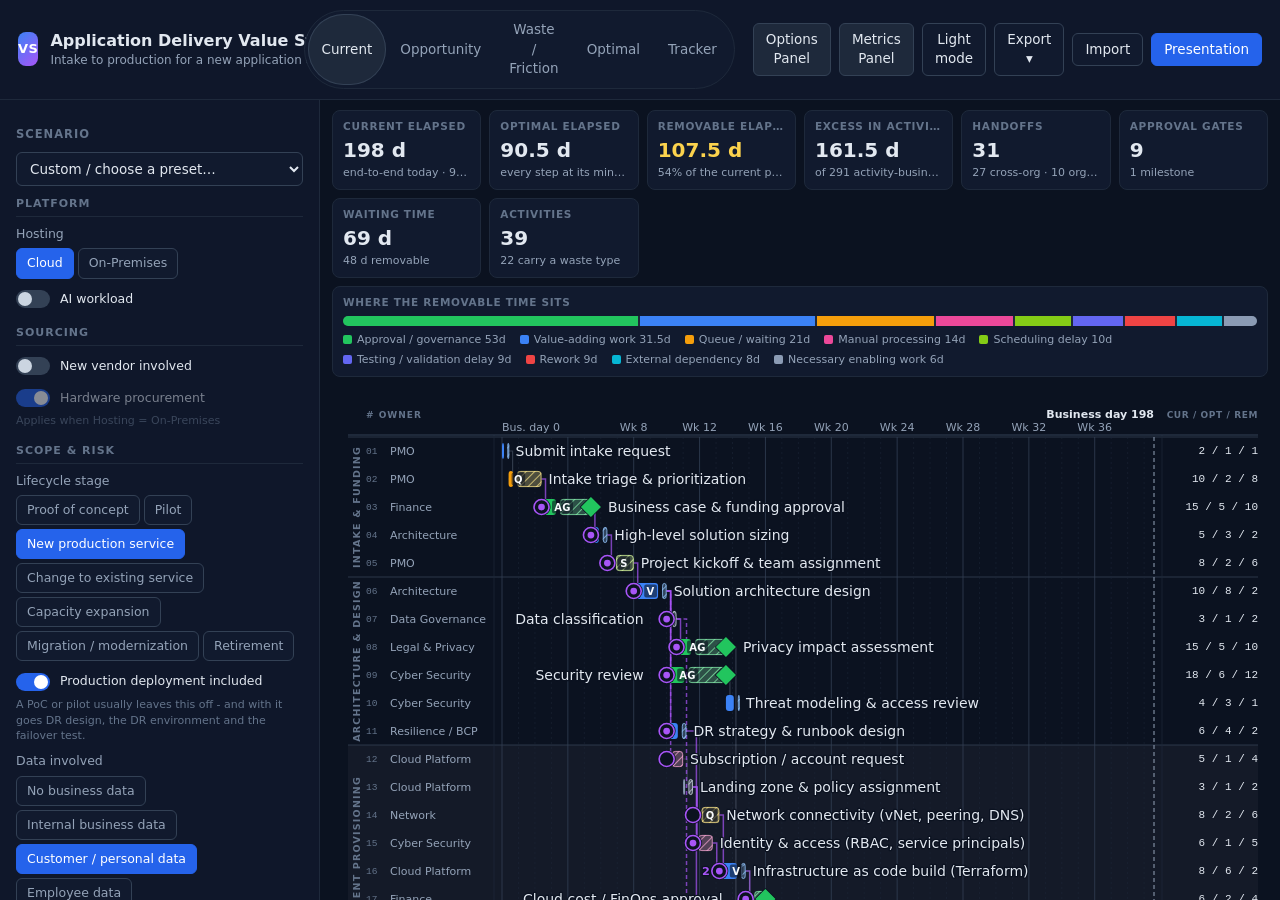
==== index.html @ 130fe30a "Sidebar: derived chips with provenance and override-with-reason Co-Authored-By: Claude Fable 5 <nore" ====
<!DOCTYPE html>
<html lang="en">
<head>
<meta charset="utf-8">
<meta name="viewport" content="width=device-width, initial-scale=1">
<title>Flowline - Value Stream Timeline</title>
<link rel="stylesheet" href="css/app.css">
</head>
<body>

<header class="topbar">
  <div class="brand">
    <span class="logo">VS</span>
    <div>
      <h1 id="title">Value Stream</h1>
      <div id="subtitle" class="subtitle"></div>
    </div>
  </div>

  <nav class="views" aria-label="View">
    <button type="button" data-view="current" class="on" title="Stacked bars: necessary time + removable time on today's schedule">Current</button>
    <button type="button" data-view="opportunity" title="Necessary time greyed out; removable time stands out">Opportunity</button>
    <button type="button" data-view="waste" title="Value work de-emphasized; handoffs, gates, queues and rework emphasized">Waste / Friction</button>
    <button type="button" data-view="optimal" title="The schedule if every activity ran at its optimal duration">Optimal</button>
    <button type="button" data-view="tracker" title="Project status at a glance: % complete, stage-by-stage progress, what's moving, what's blocked, what's left">Tracker</button>
  </nav>

  <div class="actions">
    <button type="button" id="btn-sidebar" class="ghost" title="Show or hide the options panel on the left">Options Panel</button>
    <button type="button" id="btn-metrics" class="ghost" title="Show or hide the metrics strip across the top">Metrics Panel</button>
    <button type="button" id="btn-theme" class="ghost" title="Switch between dark and light mode (applies to exports too)">Light mode</button>
    <div class="menu">
      <button type="button" class="ghost" id="btn-export-menu" aria-haspopup="true" aria-expanded="false">Export ▾</button>
      <div class="menu-list">
        <button type="button" data-export="png">PNG · 1920×1080</button>
        <button type="button" data-export="png2x">PNG · 3840×2160</button>
        <button type="button" data-export="svg">SVG</button>
        <button type="button" data-export="copy">Copy to clipboard (PNG)</button>
        <hr>
        <button type="button" data-export="xlsx">Excel workbook (.xlsx, Task List format)</button>
        <button type="button" data-export="csv">CSV (Task List, columns A–Y)</button>
        <hr>
        <button type="button" data-export="simple" title="The editable format: change it in Excel, then Import it straight back">Editable workbook (.xlsx, Activities format)</button>
        <button type="button" data-export="simplecsv" title="The editable format as CSV">Editable CSV (Activities format)</button>
        <button type="button" data-export="template" title="Three example rows showing every column — the fastest way to start a new value stream">Starter template (.xlsx)</button>
        <hr>
        <button type="button" data-export="json">JSON bundle (process, taxonomy, scenario)</button>
        <button type="button" data-export="datajs">Download data/process.data.js</button>
      </div>
    </div>
    <label class="ghost btn-file" title="Import an Excel workbook (.xlsx), a CSV, or a .json file. Worksheets are matched by name; any sheet the app does not recognise is left alone. You can also drop the file on the page.">
      Import <input type="file" id="file-json" accept=".xlsx,.csv,.json,application/json,text/csv,application/vnd.openxmlformats-officedocument.spreadsheetml.sheet">
    </label>
    <button type="button" id="btn-present" class="primary">Presentation</button>
  </div>
</header>

<div class="main">
  <aside id="sidebar">
    <section>
      <h3>Scenario</h3>
      <select id="preset" class="select"></select>
      <div id="scenario-controls"></div>
      <div id="derived-chips" hidden></div>
    </section>

    <section>
      <h3>Process</h3>
      <button type="button" id="btn-designer" class="ghost small" title="Add, rename and reorder stages and phases, and change the row order — in the app, validated before anything is applied">Open process designer</button>
      <div class="hint">Stages, phases and row order, edited in place. Durations and dependencies are edited by clicking a row.</div>
    </section>

    <section>
      <h3>Waste categories <small>click to isolate</small></h3>
      <div id="waste-chips" class="chips"></div>
    </section>

    <section>
      <h3>Filters</h3>
      <input id="search" type="search" class="input" placeholder="Search activities, teams, descriptions…">
      <details>
        <summary>Responsible team</summary>
        <div id="owner-filter" class="checklist"></div>
      </details>
      <label class="check"><input type="checkbox" id="opt-hideNonMatching"><span>Hide non-matching rows (instead of dimming)</span></label>
      <button type="button" id="btn-clear-filters" class="ghost small">Clear filters</button>
    </section>

    <section>
      <h3>Display</h3>
      <label class="field"><span>Dependency lines</span>
        <select id="opt-links" class="select">
          <option value="all">All (handoffs highlighted)</option>
          <option value="handoffs">Handoffs only</option>
          <option value="none">None</option>
        </select>
      </label>
      <label class="field"><span>Row density</span>
        <select id="opt-density" class="select">
          <option value="comfortable">Comfortable</option>
          <option value="normal">Normal</option>
          <option value="compact">Compact</option>
        </select>
      </label>
      <label class="field"><span>Timeline zoom <b id="zoom-val">1.0x</b></span>
        <input type="range" id="opt-zoom" min="1" max="4" step="0.1" value="1">
      </label>
      <label class="check"><input type="checkbox" id="opt-phases"><span>Show phase bands</span></label>
      <label class="check" title="Show the team and the current / optimal / removable numbers beside every row while you work"><input type="checkbox" id="opt-columns"><span>Owner and duration columns</span></label>
      <label class="check"><input type="checkbox" id="opt-critical"><span>Underline the critical path</span></label>
      <label class="check"><input type="checkbox" id="opt-presentMetrics"><span>Metrics strip in presentation / export</span></label>
      <label class="check" title="Off keeps the slide clean; on carries the owner and duration columns onto the exported slide too"><input type="checkbox" id="opt-presentColumns"><span>Owner / duration columns on slides</span></label>
    </section>

    <section>
      <h3>Data source</h3>
      <div id="data-source" class="hint"></div>
      <div class="btn-row">
        <button type="button" id="btn-link-folder" class="ghost small" title="Pick the app folder (or its data folder). The app can then re-read the files after you edit them, and write your in-app edits back.">Link data folder</button>
        <button type="button" id="btn-reload-folder" class="ghost small" hidden title="Re-read the data files from the linked folder">Reload</button>
        <button type="button" id="btn-save-folder" class="ghost small" hidden title="Write the current data back to the linked folder">Save</button>
        <button type="button" id="btn-unlink-folder" class="ghost small" hidden>Unlink</button>
      </div>
      <button type="button" id="btn-reset-data" class="ghost small" hidden>Discard loaded data</button>
      <button type="button" id="btn-reset-state" class="ghost small">Reset scenario &amp; settings</button>
      <div id="warnings" class="warnings" hidden></div>
    </section>
  </aside>

  <div class="content">
    <div id="metrics" class="metrics"></div>
    <div id="chart-wrap"><div id="chart"></div></div>
  </div>

  <aside id="details" class="details" hidden></aside>
</div>

<div id="tooltip" class="tooltip" hidden></div>
<div id="toast" class="toast" hidden></div>

<div id="present" hidden>
  <div class="present-toolbar">
    <button type="button" id="btn-exit-present" class="ghost">← Exit</button>
    <button type="button" id="btn-theme-present" class="ghost">Light mode</button>
    <span id="present-rows" class="hint"></span>
    <span class="spacer"></span>
    <button type="button" data-export="png" class="ghost">PNG</button>
    <button type="button" data-export="png2x" class="ghost">PNG 2×</button>
    <button type="button" data-export="svg" class="ghost">SVG</button>
    <button type="button" data-export="copy" class="primary">Copy</button>
  </div>
  <div id="present-stage"></div>
</div>

<!-- data (plain JSON inside a one-line wrapper so the app works from file://) -->
<script src="js/registry.js"></script>
<script src="js/units.js"></script>
<script src="js/schema.js"></script>
<script src="data/taxonomy.data.js"></script>
<script src="data/scenario.data.js"></script>
<script src="data/process.data.js"></script>
<!-- engine -->
<script src="js/validate.js"></script>
<script src="js/rules.js"></script>
<script src="js/expr.js"></script>
<script src="js/derive.js"></script>
<script src="js/schedule.js"></script>
<script src="js/progress.js"></script>
<script src="js/layout.js"></script>
<script src="js/render.js"></script>
<script src="js/progress-render.js"></script>
<script src="js/export.js"></script>
<script src="js/table.js"></script>
<script src="js/import.js"></script>
<script src="js/analyze.js"></script>
<script src="js/export-workbook.js"></script>
<script src="js/embed.js"></script>
<script src="js/files.js"></script>
<script src="js/designer.js"></script>
<script src="js/app.js"></script>
</body>
</html>
---- css/app.css ----
/* ============================================================================
   Application chrome (dark, minimal). The SVG timeline styles itself.
   ========================================================================== */
:root {
  --bg: #0B1220; --panel: #0F172A; --panel-2: #111A2E; --line: #1E293B; --line-2: #334155; --hover: #1E293B;
  --text: #E2E8F0; --text-2: #94A3B8; --muted: #64748B; --accent: #60A5FA; --accent-2: #FCD34D;
  --stage: #05080F; --shadow: rgba(0,0,0,0.5); --knob: #CBD5E1;
  --radius: 8px; --sidebar-w: 320px; --details-w: 380px;
  --font: "Segoe UI", system-ui, -apple-system, Roboto, "Helvetica Neue", Arial, sans-serif;
  color-scheme: dark;
}
:root[data-theme="light"] {
  --bg: #F8FAFC; --panel: #FFFFFF; --panel-2: #F1F5F9; --line: #E2E8F0; --line-2: #CBD5E1; --hover: #E2E8F0;
  --text: #0F172A; --text-2: #475569; --muted: #64748B; --accent: #2563EB; --accent-2: #B45309;
  --stage: #E2E8F0; --shadow: rgba(15,23,42,0.18); --knob: #FFFFFF;
  color-scheme: light;
}
* { box-sizing: border-box; }
html, body { height: 100%; margin: 0; }
body { background: var(--bg); color: var(--text); font: 13.5px/1.45 var(--font); display: flex; flex-direction: column; overflow: hidden; }
h1, h2, h3 { margin: 0; font-weight: 600; }
button, select, input { font: inherit; color: inherit; }
button { cursor: pointer; }
small { color: var(--muted); font-weight: 400; }
hr { border: 0; border-top: 1px solid var(--line); margin: 4px 0; }

/* ---- top bar ---- */
.topbar { display: flex; align-items: center; gap: 18px; padding: 10px 18px; border-bottom: 1px solid var(--line); background: var(--panel); flex: 0 0 auto; }
.brand { display: flex; align-items: center; gap: 12px; min-width: 0; flex: 1 1 auto; }
.logo { display: inline-grid; place-items: center; width: 34px; height: 34px; border-radius: 8px; background: linear-gradient(135deg, #3B82F6, #A855F7); font-weight: 700; font-size: 13px; color: #fff; letter-spacing: 0.5px; }
.brand h1 { font-size: 16px; white-space: nowrap; overflow: hidden; text-overflow: ellipsis; }
.subtitle { color: var(--text-2); font-size: 12px; white-space: nowrap; overflow: hidden; text-overflow: ellipsis; }
.views { display: flex; background: var(--panel-2); border: 1px solid var(--line); border-radius: 999px; padding: 3px; }
.views button { border: 0; background: transparent; color: var(--text-2); padding: 6px 14px; border-radius: 999px; font-weight: 500; }
.views button.on { background: var(--hover); color: var(--text); box-shadow: inset 0 0 0 1px var(--line-2); }
.actions { display: flex; align-items: center; gap: 8px; }
.ghost, .primary, .btn-file { border: 1px solid var(--line-2); background: var(--panel-2); color: var(--text); padding: 6px 12px; border-radius: 6px; font-weight: 500; }
.ghost:hover, .btn-file:hover { background: var(--hover); }
.ghost.small { padding: 4px 10px; font-size: 12px; }
.primary { background: #2563EB; border-color: #2563EB; color: #fff; }
.primary:hover { background: #1D4ED8; }
.btn-file { cursor: pointer; }
.btn-file input { display: none; }
/* Click to open, not hover. The hover version had a 6px dead gap between the
   button and the list, so the menu closed if the pointer drifted a hair while
   travelling down to an item. Now it opens on click and stays open until you
   pick something or click away. */
.menu { position: relative; }
.menu-list { display: none; position: absolute; right: 0; top: 100%; margin-top: 4px; background: var(--panel-2); border: 1px solid var(--line-2); border-radius: var(--radius); padding: 6px; min-width: 250px; z-index: 30; box-shadow: 0 12px 32px var(--shadow); }
.menu.open .menu-list { display: block; }
.menu.open > button.ghost { background: var(--hover); border-color: var(--line-2); }
.menu-list button { display: block; width: 100%; text-align: left; border: 0; background: transparent; padding: 8px 10px; border-radius: 6px; }
.menu-list button:hover { background: var(--hover); }

/* ---- main layout ---- */
.main { display: flex; flex: 1 1 auto; min-height: 0; position: relative; }
#sidebar { width: var(--sidebar-w); flex: 0 0 auto; border-right: 1px solid var(--line); background: var(--panel); overflow-y: auto; padding: 14px 16px 30px; transition: margin-left 0.2s ease; }
body.sidebar-hidden #sidebar { margin-left: calc(-1 * var(--sidebar-w)); }
#sidebar section { padding: 12px 0 14px; border-bottom: 1px solid var(--line); }
#sidebar section:last-child { border-bottom: 0; }
#sidebar h3 { font-size: 11.5px; text-transform: uppercase; letter-spacing: 1px; color: var(--muted); margin-bottom: 10px; display: flex; justify-content: space-between; align-items: baseline; }
.content { flex: 1 1 auto; min-width: 0; display: flex; flex-direction: column; }
#chart-wrap { flex: 1 1 auto; overflow: auto; padding: 8px 8px 24px; }
#chart svg { display: block; }
.vsm-row { cursor: pointer; }
.vsm-row.selected text { fill: var(--accent); }
.vsm-row.selected .vsm-hit { fill: rgba(96,165,250,0.08); }

/* ---- metrics ---- */
.metrics { display: grid; grid-template-columns: repeat(auto-fit, minmax(128px, 1fr)); gap: 8px; padding: 10px 12px 4px; }
.tile { background: var(--panel-2); border: 1px solid var(--line); border-radius: var(--radius); padding: 8px 10px; min-width: 0; }
.tile-label { font-size: 10.5px; text-transform: uppercase; letter-spacing: 0.7px; color: var(--muted); font-weight: 600; white-space: nowrap; overflow: hidden; text-overflow: ellipsis; }
.tile-value { font-size: 20px; font-weight: 600; margin: 2px 0 0; }
.tile.accent .tile-value { color: var(--accent-2); }
.tile-sub { font-size: 11px; color: var(--text-2); white-space: nowrap; overflow: hidden; text-overflow: ellipsis; }
.breakdown-wrap { grid-column: 1 / -1; background: var(--panel-2); border: 1px solid var(--line); border-radius: var(--radius); padding: 8px 10px; }
.breakdown { display: flex; height: 10px; border-radius: 5px; overflow: hidden; margin: 6px 0; background: var(--line); gap: 2px; }
.breakdown .seg { height: 100%; }
.breakdown-legend { display: flex; flex-wrap: wrap; gap: 4px 14px; font-size: 11px; color: var(--text-2); }
.breakdown-legend i { display: inline-block; width: 9px; height: 9px; border-radius: 2px; margin-right: 5px; vertical-align: -1px; }

/* ---- controls ---- */
.select, .input { width: 100%; background: var(--panel-2); border: 1px solid var(--line-2); border-radius: 6px; padding: 7px 9px; margin-bottom: 8px; }
.control { margin: 8px 0; }
.control.disabled { opacity: 0.5; }
.control .lbl { font-size: 12.5px; color: var(--text-2); margin-bottom: 5px; }
.hint { font-size: 11px; color: var(--muted); margin-top: 3px; }
.switch { display: flex; align-items: center; gap: 10px; cursor: pointer; padding: 3px 0; }
.switch input { display: none; }
.switch .track { width: 34px; height: 18px; border-radius: 999px; background: var(--line-2); position: relative; flex: 0 0 auto; transition: background 0.15s; }
.switch .track::after { content: ""; position: absolute; top: 2px; left: 2px; width: 14px; height: 14px; border-radius: 50%; background: var(--knob); transition: left 0.15s; }
.switch input:checked + .track { background: #2563EB; }
.switch input:checked + .track::after { left: 18px; background: #fff; }
.switch .lbl { margin: 0; color: var(--text); }
.segmented, .multi { display: flex; flex-wrap: wrap; gap: 4px; }
.segmented button, .multi button { border: 1px solid var(--line-2); background: var(--panel-2); color: var(--text-2); padding: 5px 10px; border-radius: 6px; font-size: 12.5px; }
.segmented button.on, .multi button.on { background: #2563EB; border-color: #2563EB; color: #fff; }
.field { display: block; margin: 8px 0; }
.field > span { display: flex; justify-content: space-between; font-size: 12.5px; color: var(--text-2); margin-bottom: 4px; }
.field input[type=range] { width: 100%; }
.check { display: flex; align-items: center; gap: 8px; padding: 4px 0; font-size: 12.5px; cursor: pointer; }
.check em { margin-left: auto; color: var(--muted); font-style: normal; font-size: 11px; }
.checklist { max-height: 220px; overflow: auto; padding: 4px 0 6px; }
details summary { cursor: pointer; color: var(--text-2); font-size: 12.5px; padding: 4px 0; }
.chips { display: flex; flex-direction: column; gap: 4px; }
.chip { display: flex; align-items: center; gap: 8px; border: 1px solid var(--line); background: transparent; color: var(--text-2); padding: 5px 8px; border-radius: 6px; text-align: left; font-size: 12.5px; }
.chip:hover { background: var(--panel-2); }
.chip.on { border-color: var(--accent); color: var(--text); background: rgba(96,165,250,0.08); }
.chip i { width: 10px; height: 10px; border-radius: 2px; flex: 0 0 auto; }
.chip b { font-size: 10.5px; width: 24px; color: var(--text); }
.chip span { flex: 1 1 auto; white-space: nowrap; overflow: hidden; text-overflow: ellipsis; }
.chip em { font-style: normal; color: var(--muted); font-size: 11px; white-space: nowrap; }
.warnings { margin-top: 8px; font-size: 11.5px; color: var(--text-2); background: rgba(245,158,11,0.08); border: 1px solid rgba(245,158,11,0.35); border-radius: 6px; padding: 8px; max-height: 260px; overflow: auto; }
.warnings.has-errors { color: #FCA5A5; background: rgba(239,68,68,0.08); border-color: rgba(239,68,68,0.35); }
:root[data-theme="light"] .warnings.has-errors { color: #B91C1C; }
.warnings > div { margin-bottom: 4px; }
.warnings .bad { color: #FCA5A5; }
:root[data-theme="light"] .warnings .bad { color: #B91C1C; }
.warnings .warn-head { font-weight: 600; color: var(--text); margin-bottom: 6px; }
.warnings .warn-foot { margin-top: 6px; padding-top: 6px; border-top: 1px solid var(--line-2); color: var(--muted); }
.btn-row { display: flex; flex-wrap: wrap; gap: 6px; margin: 8px 0 4px; }
.btn-row .ghost { margin: 0; }
.present-toolbar .hint.warn { color: #FBBF24; }
.meta .ghost { margin-top: 8px; margin-right: 6px; }

/* ---- details ---- */
.details { width: var(--details-w); flex: 0 0 auto; border-left: 1px solid var(--line); background: var(--panel); overflow-y: auto; padding: 14px 16px 30px; }
.details-head { display: flex; align-items: center; gap: 10px; margin-bottom: 10px; }
.details-head h2 { font-size: 15px; flex: 1 1 auto; }
.details .icon { border: 0; background: transparent; color: var(--text-2); font-size: 20px; line-height: 1; padding: 2px 6px; }
.details dl { margin: 0; display: grid; grid-template-columns: 110px 1fr; gap: 6px 10px; font-size: 12.5px; }
.details dt { color: var(--muted); }
.details dd { margin: 0; }
.details .json { margin-top: 14px; font-size: 11px; background: var(--panel-2); border: 1px solid var(--line); border-radius: 6px; padding: 10px; overflow: auto; color: var(--text-2); white-space: pre-wrap; }

/* ---- inline edit form ---- */
.edit-form { margin-top: 16px; padding-top: 12px; border-top: 1px solid var(--line); }
.edit-form h3 { font-size: 11.5px; text-transform: uppercase; letter-spacing: 1px; color: var(--muted); margin-bottom: 8px; }
.edit-field { display: block; margin-bottom: 6px; min-width: 0; }
.edit-field > span { display: block; font-size: 11.5px; color: var(--text-2); margin-bottom: 3px; }
.edit-field .input, .edit-field .select { margin-bottom: 0; }
.edit-row { display: grid; grid-template-columns: 1fr 1fr; gap: 8px; }
.edit-actions { display: flex; align-items: center; gap: 10px; margin-top: 8px; }
.edit-actions .hint { margin: 0; }
textarea.input { resize: vertical; font: inherit; }

/* ---- tooltip & toast ---- */
.tooltip { position: fixed; z-index: 50; pointer-events: none; background: var(--panel); border: 1px solid var(--line-2); border-radius: 8px; padding: 10px 12px; max-width: 360px; font-size: 12px; box-shadow: 0 10px 30px var(--shadow); }
.tt-title { font-weight: 600; font-size: 13px; margin-bottom: 4px; display: flex; align-items: center; gap: 8px; }
.tt-code { display: inline-grid; place-items: center; min-width: 22px; height: 18px; padding: 0 5px; border-radius: 4px; font-size: 10px; font-weight: 700; color: #fff; }
.tt-desc { color: var(--text-2); margin-bottom: 6px; }
.tooltip table { border-collapse: collapse; }
.tooltip th { text-align: left; color: var(--muted); font-weight: 500; padding: 1px 10px 1px 0; vertical-align: top; }
.tooltip td { padding: 1px 0; }
.tt-hint { color: var(--muted); font-size: 11px; margin-top: 6px; }
.toast { position: fixed; bottom: 22px; left: 50%; transform: translateX(-50%); z-index: 60; background: var(--panel-2); border: 1px solid var(--line-2); border-radius: 8px; padding: 10px 16px; box-shadow: 0 10px 30px var(--shadow); }
.toast.error { border-color: #EF4444; color: #FCA5A5; }

/* ---- presentation mode ---- */
#present { position: fixed; inset: 0; z-index: 40; background: var(--stage); display: flex; flex-direction: column; }
#present[hidden], .tooltip[hidden], .toast[hidden], .details[hidden] { display: none; }
.present-toolbar { display: flex; align-items: center; gap: 8px; padding: 8px 14px; border-bottom: 1px solid var(--line); background: var(--panel); }
.present-toolbar .spacer { flex: 1 1 auto; }
#present-stage { flex: 1 1 auto; display: grid; place-items: center; padding: 16px; min-height: 0; }
#present-stage svg { width: 100%; height: 100%; max-height: 100%; aspect-ratio: 16 / 9; object-fit: contain; border-radius: 4px; box-shadow: 0 20px 60px var(--shadow); }
body.presenting .topbar, body.presenting .main { visibility: hidden; }

@media (max-width: 900px) {
  .topbar { flex-wrap: wrap; gap: 10px; padding: 10px 16px; }
  .brand { flex-basis: 100%; }
  .views { order: 3; }
  #sidebar { position: absolute; z-index: 20; left: 0; top: 0; bottom: 0; width: min(var(--sidebar-w), calc(100% - 40px)); box-shadow: 12px 0 40px var(--shadow); }
  body.sidebar-hidden #sidebar { margin-left: calc(-1 * var(--sidebar-w) - 60px); }
  .details { position: absolute; z-index: 21; right: 0; top: 0; bottom: 0; width: min(var(--details-w), 100%); }
  .metrics { padding: 8px 8px 2px; }
  #chart-wrap { padding: 4px 4px 16px; }
}
@media print { .topbar, #sidebar, .details, .present-toolbar { display: none !important; } body { overflow: visible; } }

/* ---- keyboard access on chart rows ---- */
.vsm-row:focus { outline: none; }
.vsm-row:focus-visible .vsm-hit { fill: rgba(96,165,250,0.16); stroke: var(--accent); stroke-width: 1.5; }

/* scenario control groups and implied toggles */
#scenario-controls .control-group{
  margin:14px 0 6px; font-size:11px; font-weight:700; letter-spacing:.09em;
  text-transform:uppercase; color:var(--muted);
  border-bottom:1px solid var(--line); padding-bottom:4px;
}
#scenario-controls .control-group:first-child{ margin-top:2px; }
#scenario-controls .control.forced .lbl{ opacity:.8; }
#scenario-controls .control.forced .hint{ color:var(--accent); }

/* the two panel toggles */
body.metrics-hidden #metrics { display: none; }
.topbar .actions button.ghost.on { background: var(--hover); border-color: var(--line-2); color: var(--text); }

/* ---- dialogs: import preview + process designer ---- */
.overlay { position: fixed; inset: 0; z-index: 70; background: rgba(2, 6, 23, 0.55); display: grid; place-items: center; padding: 24px; }
.overlay-box { background: var(--panel); border: 1px solid var(--line-2); border-radius: 10px; box-shadow: 0 24px 70px var(--shadow); width: min(680px, 100%); max-height: min(82vh, 900px); display: flex; flex-direction: column; }
.overlay-head { display: flex; align-items: center; gap: 10px; padding: 14px 18px 10px; border-bottom: 1px solid var(--line); }
.overlay-head h2 { font-size: 15px; flex: 1 1 auto; }
.overlay-head .icon { border: 0; background: transparent; color: var(--text-2); font-size: 20px; line-height: 1; padding: 2px 6px; }
.overlay-body { padding: 12px 18px; overflow: auto; font-size: 13px; }
.overlay-body p { margin: 0 0 8px; }
.overlay-body p.warn-head { font-weight: 600; color: var(--text); }
.overlay-body ul { margin: 0 0 8px; padding-left: 18px; }
.overlay-body li { margin-bottom: 3px; color: var(--text-2); }
.overlay-body li.warn { color: #FBBF24; }
:root[data-theme="light"] .overlay-body li.warn { color: #B45309; }
.overlay-foot { display: flex; justify-content: flex-end; gap: 8px; padding: 12px 18px 14px; border-top: 1px solid var(--line); }

/* the designer reuses the overlay frame with a wider box and its own body */
.overlay-box.designer { width: min(860px, 100%); }
.designer-head { display: flex; align-items: center; gap: 10px; padding: 14px 18px 10px; border-bottom: 1px solid var(--line); }
.designer-head h2 { font-size: 15px; flex: 1 1 auto; }
.designer-head .icon { border: 0; background: transparent; color: var(--text-2); font-size: 20px; line-height: 1; padding: 2px 6px; }
.designer-tabs { display: flex; gap: 4px; padding: 10px 18px 0; }
.designer-tabs .tab { border: 1px solid var(--line-2); border-bottom: 0; background: var(--panel-2); color: var(--text-2); padding: 7px 14px; border-radius: 8px 8px 0 0; font-size: 12.5px; font-weight: 600; }
.designer-tabs .tab.on { background: var(--hover); color: var(--text); }
.designer-body { padding: 12px 18px; overflow: auto; border-top: 1px solid var(--line); flex: 1 1 auto; min-height: 240px; }
.designer-body .hint { margin-bottom: 10px; }
.designer-list { display: flex; flex-direction: column; gap: 6px; margin-bottom: 10px; }
.designer-row { display: flex; align-items: center; gap: 6px; }
.designer-row .input, .designer-row .select { margin-bottom: 0; }
.designer-row .input.short, .designer-row .select.short { width: 150px; flex: 0 0 auto; }
.designer-row .designer-name { flex: 1 1 auto; font-size: 12.5px; white-space: nowrap; overflow: hidden; text-overflow: ellipsis; }
.designer-count { color: var(--muted); font-size: 11px; white-space: nowrap; flex: 0 0 auto; }
.designer-group { margin: 10px 0 2px; font-size: 10.5px; font-weight: 700; letter-spacing: 0.09em; color: var(--muted); border-bottom: 1px solid var(--line); padding-bottom: 3px; }
.designer-row .danger:hover { border-color: #EF4444; color: #FCA5A5; }
.designer-issues { margin: 0 18px 8px; font-size: 11.5px; color: var(--text-2); background: rgba(245,158,11,0.08); border: 1px solid rgba(245,158,11,0.35); border-radius: 6px; padding: 8px; max-height: 120px; overflow: auto; }
.designer-issues .bad { color: #FCA5A5; }
:root[data-theme="light"] .designer-issues .bad { color: #B91C1C; }
.designer-foot { display: flex; align-items: center; gap: 8px; padding: 12px 18px 14px; border-top: 1px solid var(--line); }
.designer-foot .hint { flex: 1 1 auto; margin: 0; }
.designer-note { color: var(--accent); }

/* ---- status tracking in the details panel ---- */
.status-box { margin: 4px 0 12px; padding-bottom: 12px; border-bottom: 1px solid var(--line); }
.status-box .control-group { font-size: 11px; font-weight: 700; letter-spacing: 0.09em; text-transform: uppercase; color: var(--muted); margin-bottom: 8px; }
.status-seg { margin-bottom: 8px; }
.status-seg button.on { background: #2563EB; border-color: #2563EB; color: #fff; }
.status-box .input { margin-bottom: 4px; }

/* ---- derived chips: the engine's answers, explained ---- */
#derived-chips { margin-top: 10px; }
.derived-chip {
  border: 1px solid var(--border, rgba(148,163,184,0.25));
  border-radius: 8px; padding: 8px 10px; margin: 6px 0;
  background: rgba(148,163,184,0.06); font-size: 12px;
}
.derived-chip.overridden { border-style: dashed; border-color: #F59E0B; }
.dc-head { display: flex; align-items: baseline; gap: 8px; }
.dc-label { opacity: 0.75; flex: 1; }
.dc-value { font-size: 12.5px; }
.dc-badge { color: #F59E0B; font-style: normal; font-size: 10.5px; text-transform: uppercase; letter-spacing: 0.04em; }
.dc-why { margin-top: 4px; opacity: 0.65; line-height: 1.45; }
.dc-actions { margin-top: 6px; display: flex; gap: 6px; }
.dc-btn { font-size: 11px; padding: 2px 8px; }
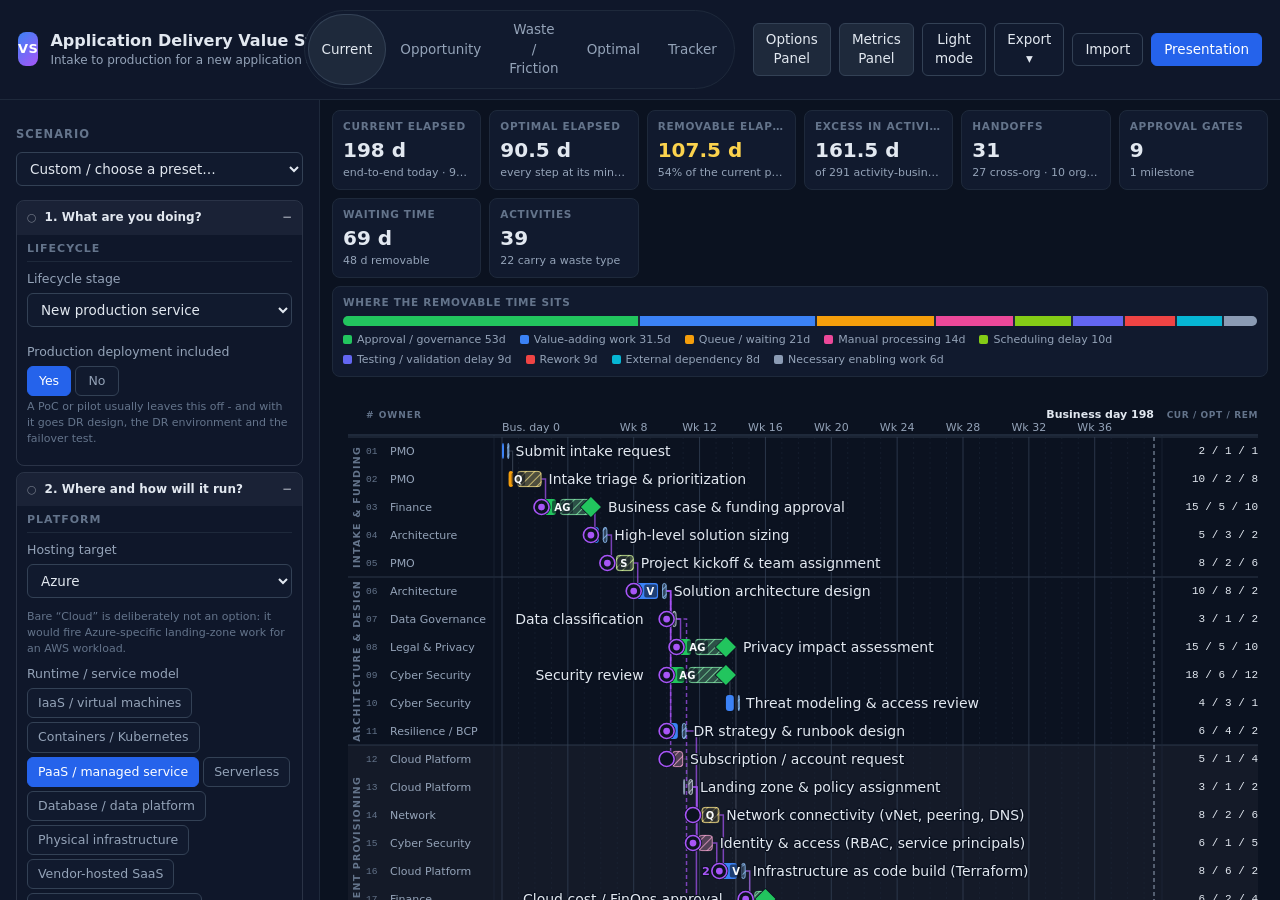
==== commit b5878f86: "UI: result summary, the why drawer with an Excluded tab, per-task overrides, assumptions banner Ever" ====
--- a/index.html
+++ b/index.html
@@ -62,6 +62,7 @@
       <select id="preset" class="select"></select>
       <div id="scenario-controls"></div>
       <div id="derived-chips" hidden></div>
+      <div id="result-summary" hidden></div>
     </section>
 
     <section>
@@ -123,6 +124,7 @@
       </div>
       <button type="button" id="btn-reset-data" class="ghost small" hidden>Discard loaded data</button>
       <button type="button" id="btn-reset-state" class="ghost small">Reset scenario &amp; settings</button>
+      <div id="assumptions" class="banner" hidden></div>
       <div id="warnings" class="warnings" hidden></div>
     </section>
   </aside>
@@ -135,6 +137,7 @@
   <aside id="details" class="details" hidden></aside>
 </div>
 
+<aside id="why-drawer" hidden></aside>
 <div id="tooltip" class="tooltip" hidden></div>
 <div id="toast" class="toast" hidden></div>
 
--- a/css/app.css
+++ b/css/app.css
@@ -257,3 +257,43 @@
 .dc-why { margin-top: 4px; opacity: 0.65; line-height: 1.45; }
 .dc-actions { margin-top: 6px; display: flex; gap: 6px; }
 .dc-btn { font-size: 11px; padding: 2px 8px; }
+
+/* ---- the six wizard sections ---- */
+.wizard-section { border: 1px solid var(--border, rgba(148,163,184,0.2)); border-radius: 8px; margin: 6px 0; overflow: hidden; }
+.section-head {
+  display: flex; align-items: center; gap: 8px; width: 100%;
+  background: rgba(148,163,184,0.08); border: 0; padding: 8px 10px;
+  font: inherit; font-size: 12px; font-weight: 600; color: inherit;
+  cursor: pointer; text-align: left;
+}
+.section-head:hover { background: rgba(148,163,184,0.15); }
+.section-head .dot { font-style: normal; font-size: 11px; }
+.section-head .dot.done { color: #22C55E; }
+.section-head .dot.partial { color: #F59E0B; }
+.section-head .dot.untouched { opacity: 0.45; }
+.section-head span { flex: 1; }
+.section-head .chev { font-style: normal; opacity: 0.6; }
+.section-body { padding: 4px 10px 10px; }
+.seg-bool button { min-width: 44px; }
+
+/* ---- result summary, why drawer, assumptions banner ---- */
+#result-summary { margin-top: 10px; }
+.summary-line { font-size: 12px; opacity: 0.85; margin: 4px 0 6px; }
+#why-drawer {
+  position: fixed; top: 0; right: 0; bottom: 0; width: 380px; max-width: 92vw;
+  background: var(--panel, #0f172a); border-left: 1px solid rgba(148,163,184,0.3);
+  z-index: 60; overflow-y: auto; padding: 10px 12px; box-shadow: -8px 0 24px rgba(0,0,0,0.35);
+}
+:root[data-theme="light"] #why-drawer { background: #fff; }
+.drawer-head { display: flex; gap: 6px; align-items: center; position: sticky; top: 0; padding: 4px 0 8px; background: inherit; }
+.drawer-head button { font: inherit; font-size: 12px; padding: 4px 10px; border-radius: 6px; border: 1px solid rgba(148,163,184,0.35); background: transparent; color: inherit; cursor: pointer; }
+.drawer-head button.on { background: rgba(59,130,246,0.18); border-color: #3B82F6; }
+.drawer-head .icon { margin-left: auto; }
+.why-row { border-bottom: 1px solid rgba(148,163,184,0.15); padding: 4px 0; font-size: 12px; }
+.why-row summary { cursor: pointer; display: flex; gap: 8px; align-items: baseline; }
+.why-row .wr-name { flex: 1; }
+.why-row.overridden summary { color: #F59E0B; }
+.wr-body { padding: 4px 0 6px 14px; opacity: 0.85; line-height: 1.5; }
+#assumptions.banner { position: relative; margin: 6px 0; padding: 8px 34px 8px 10px; border: 1px solid #F59E0B; border-radius: 8px; background: rgba(245,158,11,0.08); font-size: 12px; }
+#assumptions .banner-item { margin: 2px 0; }
+#assumptions .icon { position: absolute; top: 6px; right: 8px; }
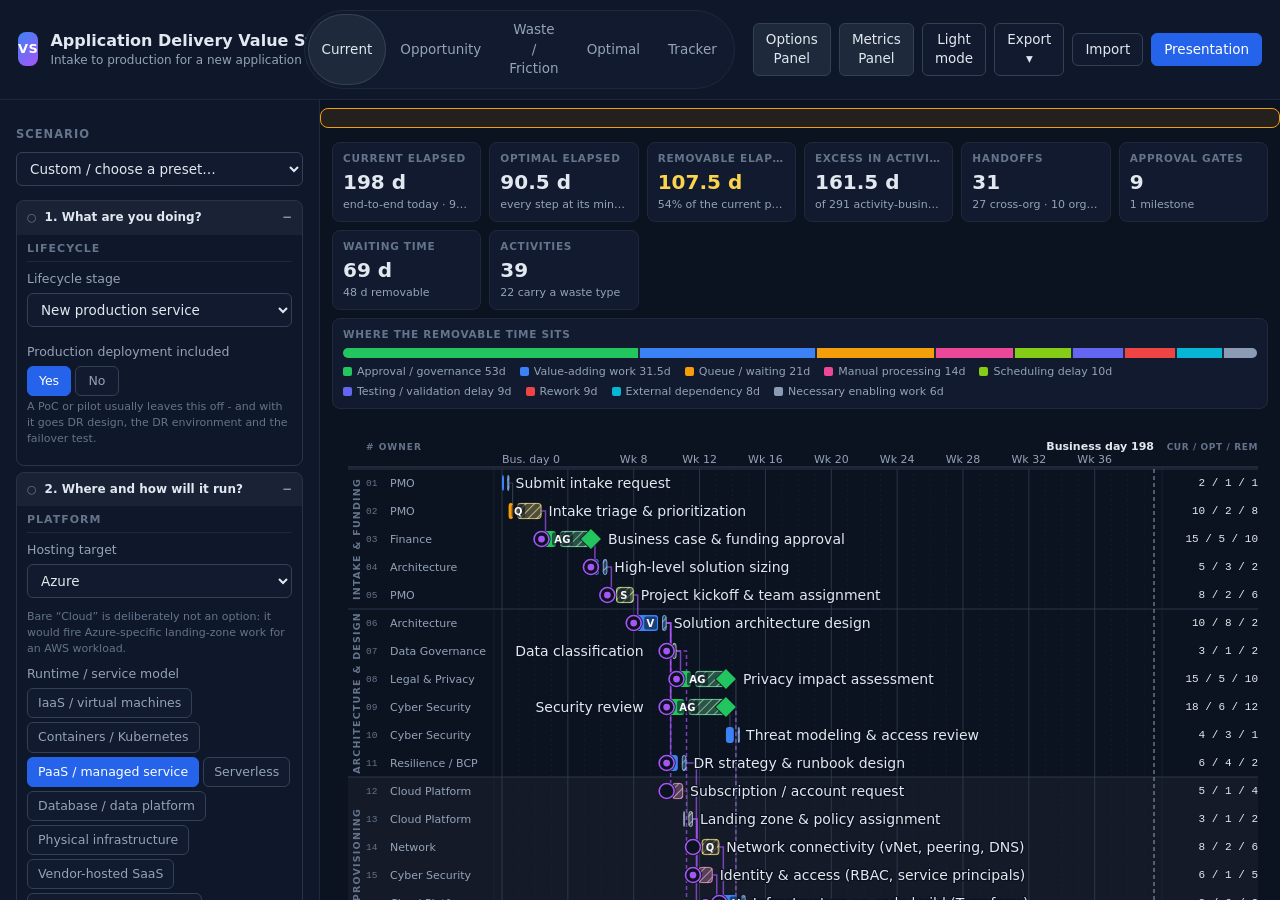
==== commit 98ab442e: "Release 1.6.1: show the version; say when saved data predates the shipped files A user on 1.6.0 saw " ====
--- a/index.html
+++ b/index.html
@@ -12,7 +12,7 @@
   <div class="brand">
     <span class="logo">VS</span>
     <div>
-      <h1 id="title">Value Stream</h1>
+      <div class="title-row"><h1 id="title">Value Stream</h1><span id="app-version" class="app-version"></span></div>
       <div id="subtitle" class="subtitle"></div>
     </div>
   </div>
@@ -63,12 +63,14 @@
       <div id="scenario-controls"></div>
       <div id="derived-chips" hidden></div>
       <div id="result-summary" hidden></div>
+      <div id="saved-runs"></div>
     </section>
 
     <section>
       <h3>Process</h3>
       <button type="button" id="btn-designer" class="ghost small" title="Add, rename and reorder stages and phases, and change the row order — in the app, validated before anything is applied">Open process designer</button>
-      <div class="hint">Stages, phases and row order, edited in place. Durations and dependencies are edited by clicking a row.</div>
+      <button type="button" id="btn-admin" class="ghost small" title="Edit the questions, named rules and activity conditions — every change previewed against your saved scenarios before it applies">Open admin mode</button>
+      <div class="hint">Stages, phases and row order, edited in place. Durations and dependencies are edited by clicking a row. Admin mode edits which tasks fire, and when.</div>
     </section>
 
     <section>
@@ -130,6 +132,7 @@
   </aside>
 
   <div class="content">
+    <div id="stale-data" class="stale-data" role="status" hidden></div>
     <div id="metrics" class="metrics"></div>
     <div id="chart-wrap"><div id="chart"></div></div>
   </div>
@@ -157,6 +160,7 @@
 
 <!-- data (plain JSON inside a one-line wrapper so the app works from file://) -->
 <script src="js/registry.js"></script>
+<script src="js/version.js"></script>
 <script src="js/units.js"></script>
 <script src="js/schema.js"></script>
 <script src="data/taxonomy.data.js"></script>
@@ -167,6 +171,8 @@
 <script src="js/rules.js"></script>
 <script src="js/expr.js"></script>
 <script src="js/derive.js"></script>
+<script src="js/runs.js"></script>
+<script src="js/admin.js"></script>
 <script src="js/schedule.js"></script>
 <script src="js/progress.js"></script>
 <script src="js/layout.js"></script>
@@ -180,6 +186,7 @@
 <script src="js/embed.js"></script>
 <script src="js/files.js"></script>
 <script src="js/designer.js"></script>
+<script src="js/admin-ui.js"></script>
 <script src="js/app.js"></script>
 </body>
 </html>
--- a/css/app.css
+++ b/css/app.css
@@ -30,6 +30,11 @@
 .logo { display: inline-grid; place-items: center; width: 34px; height: 34px; border-radius: 8px; background: linear-gradient(135deg, #3B82F6, #A855F7); font-weight: 700; font-size: 13px; color: #fff; letter-spacing: 0.5px; }
 .brand h1 { font-size: 16px; white-space: nowrap; overflow: hidden; text-overflow: ellipsis; }
 .subtitle { color: var(--text-2); font-size: 12px; white-space: nowrap; overflow: hidden; text-overflow: ellipsis; }
+.title-row { display: flex; align-items: baseline; gap: 8px; min-width: 0; }
+.app-version { flex: 0 0 auto; font-size: 10.5px; font-weight: 600; color: var(--muted); border: 1px solid var(--line-2); border-radius: 999px; padding: 1px 7px; vertical-align: 2px; white-space: nowrap; }
+.stale-data { display: flex; align-items: center; gap: 12px; flex-wrap: wrap; margin: 8px 0 4px; padding: 9px 12px; border: 1px solid #F59E0B; border-radius: 8px; background: rgba(245,158,11,0.10); font-size: 12.5px; }
+.stale-data .stale-text { flex: 1 1 320px; }
+.stale-data .stale-actions { display: flex; gap: 6px; flex: 0 0 auto; }
 .views { display: flex; background: var(--panel-2); border: 1px solid var(--line); border-radius: 999px; padding: 3px; }
 .views button { border: 0; background: transparent; color: var(--text-2); padding: 6px 14px; border-radius: 999px; font-weight: 500; }
 .views button.on { background: var(--hover); color: var(--text); box-shadow: inset 0 0 0 1px var(--line-2); }
@@ -235,6 +240,60 @@
 .designer-foot .hint { flex: 1 1 auto; margin: 0; }
 .designer-note { color: var(--accent); }
 
+/* ---- admin mode: the designer frame, rule editor and impact table ---- */
+.overlay-box.admin { width: min(980px, 100%); }
+#btn-admin { margin-top: 6px; }
+.admin-row { border: 1px solid var(--line); border-radius: 8px; padding: 7px 9px; display: flex; flex-direction: column; gap: 6px; }
+.admin-row.staged { border-color: var(--accent); }
+.admin-row-head { display: flex; align-items: center; gap: 8px; min-width: 0; }
+.admin-row-head .designer-name { flex: 1 1 auto; font-size: 12.5px; white-space: nowrap; overflow: hidden; text-overflow: ellipsis; }
+.admin-id { font-family: ui-monospace, SFMono-Regular, Menlo, monospace; font-size: 12px; font-weight: 600; white-space: nowrap; }
+.admin-row-head .admin-id:first-child { flex: 0 1 auto; }
+.admin-row-head > .admin-id:first-child + .designer-count { margin-left: auto; }
+.admin-id.muted, .admin-text.muted { color: var(--muted); font-weight: 400; }
+.admin-text { font-family: ui-monospace, SFMono-Regular, Menlo, monospace; font-size: 11.5px; color: var(--text-2); white-space: pre-wrap; word-break: break-word; }
+.admin-badge { font-size: 10px; font-weight: 700; letter-spacing: 0.05em; text-transform: uppercase; color: var(--accent); border: 1px solid var(--accent); border-radius: 999px; padding: 0 6px; margin-left: 6px; white-space: nowrap; }
+.admin-badge.muted { color: var(--muted); border-color: var(--line-2); text-transform: none; letter-spacing: 0; font-weight: 600; }
+.admin-editor { display: flex; flex-direction: column; gap: 6px; }
+textarea.input.admin-expr { font-family: ui-monospace, SFMono-Regular, Menlo, monospace; font-size: 12px; width: 100%; resize: vertical; margin-bottom: 0; }
+.admin-editor-actions { display: flex; align-items: center; gap: 6px; }
+.admin button:disabled { opacity: 0.45; cursor: not-allowed; }
+.admin-editor-actions .hint { flex: 1 1 auto; margin: 0; font-family: ui-monospace, SFMono-Regular, Menlo, monospace; font-size: 10.5px; }
+.admin-feedback { font-size: 11.5px; }
+.admin-feedback .ok { color: #34D399; }
+.admin-feedback .warn { color: #FBBF24; }
+.admin-feedback .bad, .admin-blocked .bad, .admin-impact .bad { color: #FCA5A5; }
+:root[data-theme="light"] .admin-feedback .ok { color: #047857; }
+:root[data-theme="light"] .admin-feedback .warn { color: #B45309; }
+:root[data-theme="light"] .admin-feedback .bad, :root[data-theme="light"] .admin-blocked .bad, :root[data-theme="light"] .admin-impact .bad { color: #B91C1C; }
+.admin-caret { margin: 4px 0 0; font-family: ui-monospace, SFMono-Regular, Menlo, monospace; font-size: 11.5px; color: var(--text-2); white-space: pre; overflow-x: auto; }
+.admin-suggest { display: flex; flex-wrap: wrap; gap: 4px; }
+.admin-suggest:empty { display: none; }
+.admin-suggest .chip { font-family: ui-monospace, SFMono-Regular, Menlo, monospace; font-size: 11px; border: 1px solid var(--line-2); background: var(--panel-2); color: var(--text-2); border-radius: 999px; padding: 1px 8px; }
+.admin-suggest .chip:hover { color: var(--text); border-color: var(--accent); }
+.admin-blocked { font-size: 11.5px; background: rgba(239,68,68,0.07); border: 1px solid rgba(239,68,68,0.35); border-radius: 6px; padding: 6px 8px; }
+.admin-blocked ul { margin: 4px 0 0; padding-left: 18px; color: var(--text-2); }
+.admin-add { margin-top: 12px; padding-top: 10px; border-top: 1px dashed var(--line-2); display: flex; flex-direction: column; gap: 6px; }
+.admin-add .designer-row .input:not(.short) { flex: 1 1 auto; }
+.admin-diff { font-size: 11.5px; color: var(--muted); }
+.admin .designer-foot button { white-space: nowrap; }
+.admin-by { display: flex; align-items: center; gap: 6px; font-size: 11.5px; color: var(--muted); white-space: nowrap; }
+.admin-by .input { margin: 0; width: 150px; }
+.admin-summary { font-weight: 600; margin: 0 0 8px; }
+.admin-impact { width: 100%; border-collapse: collapse; font-size: 12.5px; margin-bottom: 12px; }
+.admin-impact th { text-align: left; font-size: 10.5px; letter-spacing: 0.06em; text-transform: uppercase; color: var(--muted); border-bottom: 1px solid var(--line); padding: 4px 6px; }
+.admin-impact td { padding: 5px 6px; border-bottom: 1px solid var(--line); vertical-align: top; }
+.admin-impact tr.changed td:first-child { font-weight: 600; }
+.admin-impact tr.detail td { border-top: 0; padding-top: 0; }
+.admin-impact td.plus { color: #34D399; }
+.admin-impact td.minus { color: #FCA5A5; }
+:root[data-theme="light"] .admin-impact td.plus { color: #047857; }
+:root[data-theme="light"] .admin-impact td.minus { color: #B91C1C; }
+.admin-ids { margin: 4px 0 0; padding-left: 18px; font-size: 11.5px; color: var(--text-2); columns: 2; }
+.admin-ids code { color: var(--muted); font-size: 10.5px; }
+.designer-body h4 { font-size: 11px; letter-spacing: 0.08em; text-transform: uppercase; color: var(--muted); margin: 6px 0; }
+@media (max-width: 640px) { .admin-ids { columns: 1; } .admin-editor-actions .hint { display: none; } }
+
 /* ---- status tracking in the details panel ---- */
 .status-box { margin: 4px 0 12px; padding-bottom: 12px; border-bottom: 1px solid var(--line); }
 .status-box .control-group { font-size: 11px; font-weight: 700; letter-spacing: 0.09em; text-transform: uppercase; color: var(--muted); margin-bottom: 8px; }
@@ -297,3 +356,11 @@
 #assumptions.banner { position: relative; margin: 6px 0; padding: 8px 34px 8px 10px; border: 1px solid #F59E0B; border-radius: 8px; background: rgba(245,158,11,0.08); font-size: 12px; }
 #assumptions .banner-item { margin: 2px 0; }
 #assumptions .icon { position: absolute; top: 6px; right: 8px; }
+
+/* ---- saved scenarios ---- */
+#saved-runs { margin-top: 10px; }
+.run-save { display: flex; gap: 6px; margin: 4px 0 6px; }
+.run-save .input { flex: 1; min-width: 0; }
+.run-row { display: flex; gap: 6px; align-items: center; font-size: 12px; padding: 3px 0; border-bottom: 1px solid rgba(148,163,184,0.12); }
+.run-row .run-name { flex: 1; overflow: hidden; text-overflow: ellipsis; white-space: nowrap; }
+.run-row em { opacity: 0.6; font-style: normal; font-size: 11px; }
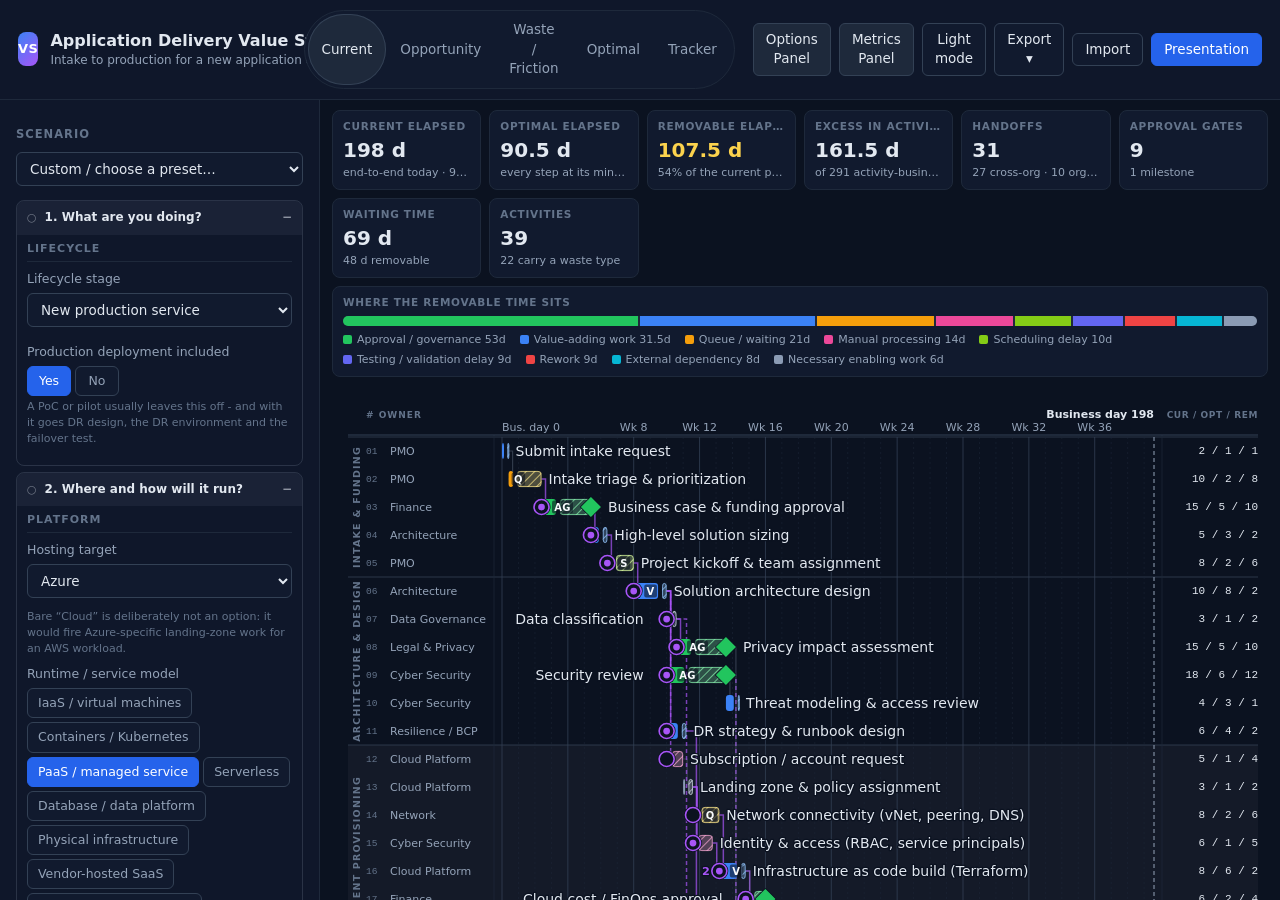
==== commit 62ecf22b: "Release 1.6.2: a days/hours switch; hide the empty saved-data bar Options -> Show times in: the data" ====
--- a/index.html
+++ b/index.html
@@ -91,6 +91,13 @@
 
     <section>
       <h3>Display</h3>
+      <label class="field" title="Changes only how times are written - the data, saved scenarios and exports keep their own unit"><span>Show times in</span>
+        <select id="opt-time-unit" class="select">
+          <option value="auto">The data's own unit</option>
+          <option value="days">Business days</option>
+          <option value="hours">Hours</option>
+        </select>
+      </label>
       <label class="field"><span>Dependency lines</span>
         <select id="opt-links" class="select">
           <option value="all">All (handoffs highlighted)</option>
--- a/css/app.css
+++ b/css/app.css
@@ -33,6 +33,7 @@
 .title-row { display: flex; align-items: baseline; gap: 8px; min-width: 0; }
 .app-version { flex: 0 0 auto; font-size: 10.5px; font-weight: 600; color: var(--muted); border: 1px solid var(--line-2); border-radius: 999px; padding: 1px 7px; vertical-align: 2px; white-space: nowrap; }
 .stale-data { display: flex; align-items: center; gap: 12px; flex-wrap: wrap; margin: 8px 0 4px; padding: 9px 12px; border: 1px solid #F59E0B; border-radius: 8px; background: rgba(245,158,11,0.10); font-size: 12.5px; }
+.stale-data[hidden] { display: none; }   /* the flex rule above would otherwise override [hidden] (1.6.1 showed an empty bar) */
 .stale-data .stale-text { flex: 1 1 320px; }
 .stale-data .stale-actions { display: flex; gap: 6px; flex: 0 0 auto; }
 .views { display: flex; background: var(--panel-2); border: 1px solid var(--line); border-radius: 999px; padding: 3px; }
